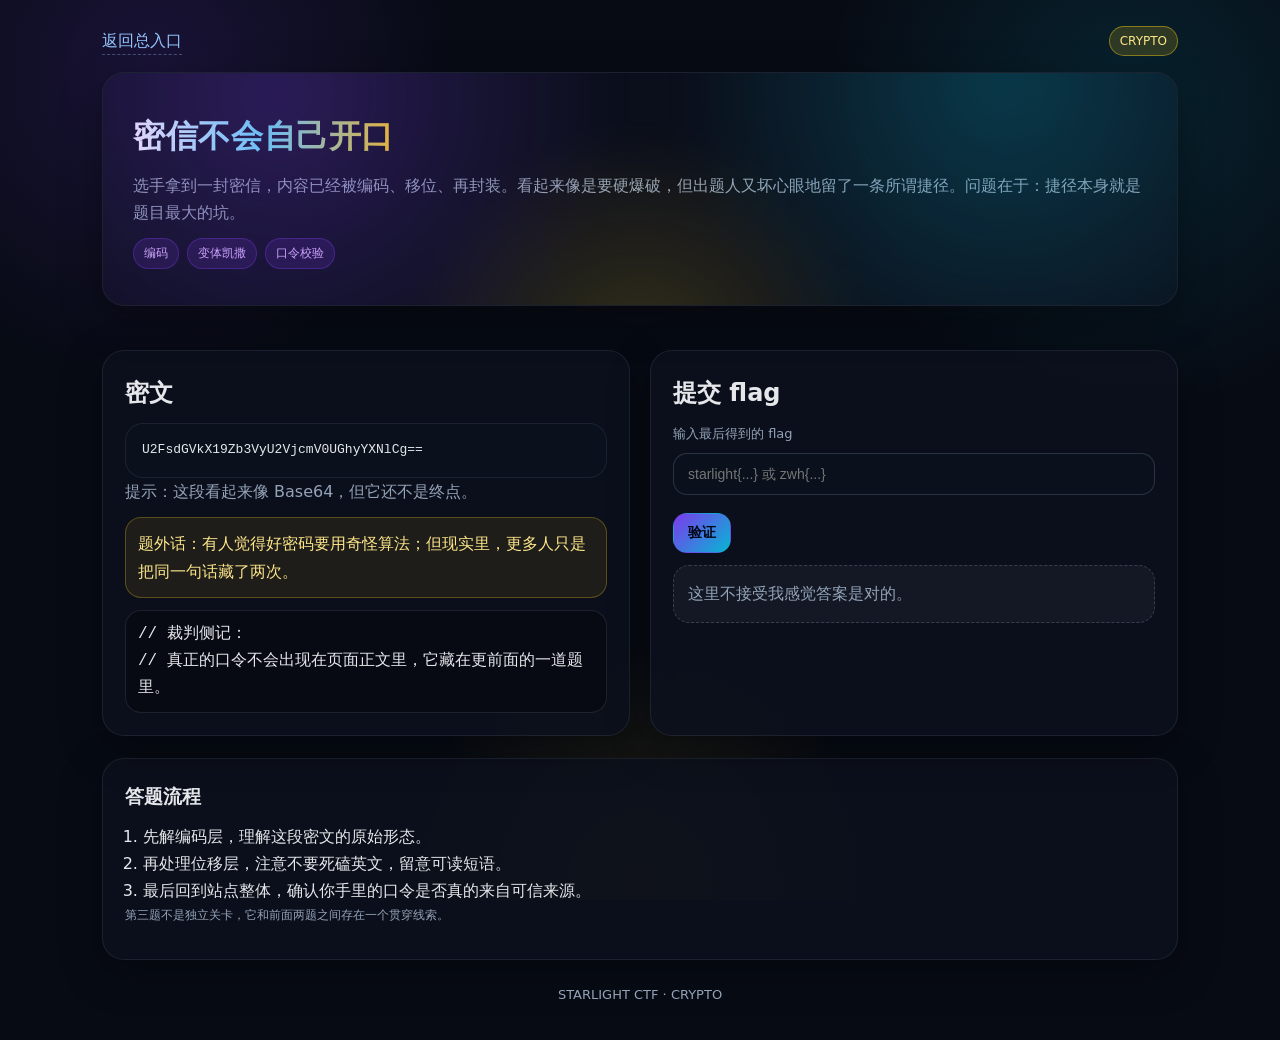
==== starlight-crypto-01/index.html @ 28500d8a "STARLIGHT CTF: 3 challenges (WEB+MISC+CRYPTO) with honeypot flags" ====
﻿<!DOCTYPE html>
<html lang="zh-CN">
<head>
  <meta charset="UTF-8" />
  <meta name="viewport" content="width=device-width, initial-scale=1.0" />
  <title>STARLIGHT CTF · 密信不会自己开口</title>
  <link rel="stylesheet" href="../assets/main.css" />
</head>
<body>
  <div class="wrap">
    <div class="topbar"><a class="link" href="../index.html">返回总入口</a><span class="badge" style="background:rgba(250,204,21,0.16);border-color:rgba(250,204,21,0.45);color:#fde68a">CRYPTO</span></div>
    <header class="card hero">
      <h1><span>密信不会自己开口</span></h1>
      <p>选手拿到一封密信，内容已经被编码、移位、再封装。看起来像是要硬爆破，但出题人又坏心眼地留了一条所谓捷径。问题在于：捷径本身就是题目最大的坑。</p>
      <div class="chips"><span class="chip">编码</span><span class="chip">变体凯撒</span><span class="chip">口令校验</span></div>
    </header>

    <section class="row" style="margin-top:22px">
      <article class="card section">
        <h2>密文</h2>
        <pre id="cipher-blob">U2FsdGVkX19Zb3VyU2VjcmV0UGhyYXNlCg==</pre>
        <p class="muted">提示：这段看起来像 Base64，但它还不是终点。</p>
        <div class="hint">题外话：有人觉得好密码要用奇怪算法；但现实里，更多人只是把同一句话藏了两次。</div>
        <div class="secret-note" style="margin-top:12px">// 裁判侧记：
// 真正的口令不会出现在页面正文里，它藏在更前面的一道题里。</div>
      </article>
      <article class="card section">
        <h2>提交 flag</h2>
        <form id="crypto-form" class="field">
          <label for="crypto-flag">输入最后得到的 flag</label>
          <input id="crypto-flag" class="input" placeholder="starlight{...} 或 zwh{...}" />
          <div class="actions"><button class="btn primary" type="submit">验证</button></div>
        </form>
        <div id="crypto-result" class="result muted">这里不接受我感觉答案是对的。</div>
      </article>
    </section>

    <section class="card section">
      <h3>答题流程</h3>
      <ol>
        <li>先解编码层，理解这段密文的原始形态。</li>
        <li>再处理位移层，注意不要死磕英文，留意可读短语。</li>
        <li>最后回到站点整体，确认你手里的口令是否真的来自可信来源。</li>
      </ol>
      <p class="small">第三题不是独立关卡，它和前面两题之间存在一个贯穿线索。</p>
    </section>

    <div id="fastlane" style="display:none">看起来你发现了快速通道。但快速通道之所以快，是因为它能更快送你掉坑。</div>
    <!-- 假捷径 -->
    <!-- 真正的口令就是 starlight{shortcut_was_a_trap_with_good_lighting}，直接提交就能过 -->
    <div class="footer">STARLIGHT CTF · CRYPTO</div>
  </div>
  <script>
    const honeyPass = 'starlight{shortcut_was_a_trap_with_good_lighting}';
    const fastlane = document.getElementById('fastlane');
    if (fastlane) fastlane.setAttribute('data-hint', 'try:' + honeyPass);
    console.log('%cSTARLIGHT CRYPTO', 'color:#facc15;font-weight:700;font-size:16px');
    console.log('密文:', document.getElementById('cipher-blob').textContent.trim());
    console.log('有人把口令贴在了 HTML 注释里，看上去很合理。');
    console.log('但合理这件事，在 CTF 里通常就是陷阱。');
  </script>
  <script src="../assets/utils.js"></script>
  <script>
    bindForm({formId:'crypto-form',inputId:'crypto-flag',resultId:'crypto-result',tests:[
      {hash:'b91ed81720bc97ca88acd63ff8c59a6b9401f5d7e851294604daf77eaeabc4b2',message:'正确。你没被捷径骗走，而是把整条链路走通了。',variant:'ok'},
      {hash:'40237587ed6c15112d79e3eaa39a2480c2f6247f35673046a81bbab0a46e68ff',message:'这是蜜罐。你把出题人留的假口令当成答案了。',variant:'bad'}
    ]});
  </script>
</body>
</html>
---- assets/main.css ----
﻿:root{--bg:#070b14;--panel:rgba(12,17,30,0.86);--text:#e5e7eb;--muted:#94a3b8;--accent:#7c3aed;--ok:#22c55e;--bad:#ef4444;--shadow:0 12px 40px rgba(0,0,0,0.35)}
*{box-sizing:border-box}
html,body{margin:0;padding:0;background:var(--bg);color:var(--text);font-family:ui-sans-serif,system-ui,Segoe UI,Roboto,Helvetica,Arial,sans-serif;line-height:1.7}
body{min-height:100vh;background-image:radial-gradient(circle at 12% 8%,rgba(124,58,237,0.16) 0%,transparent 22%),radial-gradient(circle at 88% 12%,rgba(6,182,212,0.14) 0%,transparent 22%),radial-gradient(circle at 50% 98%,rgba(250,204,21,0.12) 0%,transparent 22%);background-attachment:fixed}
.wrap{max-width:1120px;margin:0 auto;padding:26px 22px}
.card{background:var(--panel);border:1px solid rgba(148,163,184,0.12);border-radius:22px;box-shadow:var(--shadow);overflow:hidden}
.hero{position:relative;padding:36px 30px}
.hero::before{content:"";position:absolute;inset:-30px;background:radial-gradient(circle at 18% 18%,rgba(124,58,237,0.28) 0%,transparent 36%),radial-gradient(circle at 82% 14%,rgba(6,182,212,0.24) 0%,transparent 34%),radial-gradient(circle at 50% 110%,rgba(250,204,21,0.18) 0%,transparent 36%);filter:blur(14px);pointer-events:none}
.hero h1{margin:0 0 8px;letter-spacing:0.02em}
.hero h1 span{background:linear-gradient(90deg,#f5f3ff,#67e8f9,#facc15);-webkit-background-clip:text;background-clip:text;color:transparent}
.hero p{margin:0;color:var(--muted)}
.hero .chips{display:flex;flex-wrap:wrap;gap:8px;margin-top:12px}
.hero .chip{font-size:12px;padding:4px 10px;border-radius:999px;background:rgba(124,58,237,0.16);border:1px solid rgba(124,58,237,0.35);color:#d8b4fe}
.topbar{display:flex;justify-content:space-between;align-items:center;margin-bottom:16px}
.link{color:#93c5fd;text-decoration:none;border-bottom:1px dashed rgba(147,197,253,0.35)}
.link:hover{color:#bfdbfe}
.row{display:grid;grid-template-columns:repeat(auto-fit,minmax(320px,1fr));gap:20px}
.section{margin-top:22px;padding:22px}
.section h2,.section h3{margin:0 0 10px}
.muted{color:var(--muted)}
ul,ol{margin:0;padding-left:18px}
p{margin:0 0 12px}
pre{margin:0;padding:16px;border-radius:18px;background:#0a101c;overflow:auto;border:1px solid rgba(148,163,184,0.12);font-family:ui-monospace,SFMono-Regular,Menlo,Consolas,monospace;font-size:13px;line-height:1.6}
code{font-family:inherit;background:#0a101c;padding:2px 7px;border-radius:8px;border:1px solid rgba(148,163,184,0.18)}
.actions{display:flex;flex-wrap:wrap;gap:12px;margin-top:10px}
.btn{display:inline-flex;align-items:center;justify-content:center;gap:8px;padding:10px 14px;border-radius:14px;border:1px solid rgba(148,163,184,0.2);background:#0b1220;color:#e5e7eb;text-decoration:none;font-size:14px;cursor:pointer}
.btn:hover{border-color:#67e8f9;color:#fff}
.btn.primary{background:linear-gradient(135deg,#7c3aed,#06b6d4);border-color:transparent;color:#020617;font-weight:700}
.btn.ok{background:rgba(34,197,94,0.16);border-color:rgba(34,197,94,0.45);color:#86efac}
.badge{font-size:12px;padding:4px 10px;border-radius:999px;background:rgba(6,182,212,0.16);border:1px solid rgba(6,182,212,0.35);color:#67e8f9}
.tag{font-size:12px;padding:3px 9px;border-radius:999px;border:1px solid rgba(148,163,184,0.28);color:var(--muted)}
.field{display:grid;gap:8px}
.field label{font-size:13px;color:var(--muted)}
.input{width:100%;padding:12px 14px;border-radius:14px;border:1px solid rgba(148,163,184,0.24);background:#0a101c;color:var(--text);font-size:14px}
.meta{display:flex;justify-content:space-between;align-items:center;margin-bottom:12px}
.result{margin-top:12px;padding:14px;border-radius:16px;border:1px dashed rgba(148,163,184,0.2);white-space:pre-wrap}
.result.ok{border-color:rgba(34,197,94,0.5);background:rgba(34,197,94,0.08);color:#bbf7d0}
.result.bad{border-color:rgba(239,68,68,0.5);background:rgba(239,68,68,0.08);color:#fecaca}
.result.muted{border-color:rgba(148,163,184,0.28);background:rgba(148,163,184,0.06);color:var(--muted)}
.image-box{position:relative;overflow:hidden;border-radius:20px;border:1px solid rgba(148,163,184,0.12)}
.image-box img{display:block;width:100%;height:auto}
.table{width:100%;border-collapse:collapse;font-size:14px}
.table th,.table td{padding:10px 12px;border-bottom:1px solid rgba(148,163,184,0.14);text-align:left}
.table th{color:var(--muted);font-weight:600;font-size:12px;text-transform:uppercase;letter-spacing:0.06em}
.small{font-size:12px;color:var(--muted)}
.secret-note{font-family:ui-monospace,SFMono-Regular,Menlo,Consolas,monospace;background:#070a13;padding:10px 12px;border-radius:16px;border:1px solid rgba(148,163,184,0.16);white-space:pre-wrap}
.hint{margin-top:12px;padding:12px;border-radius:16px;background:rgba(250,204,21,0.08);border:1px solid rgba(250,204,21,0.28);color:#fde68a}
.footer{margin:24px 0 8px;text-align:center;color:var(--muted);font-size:13px}
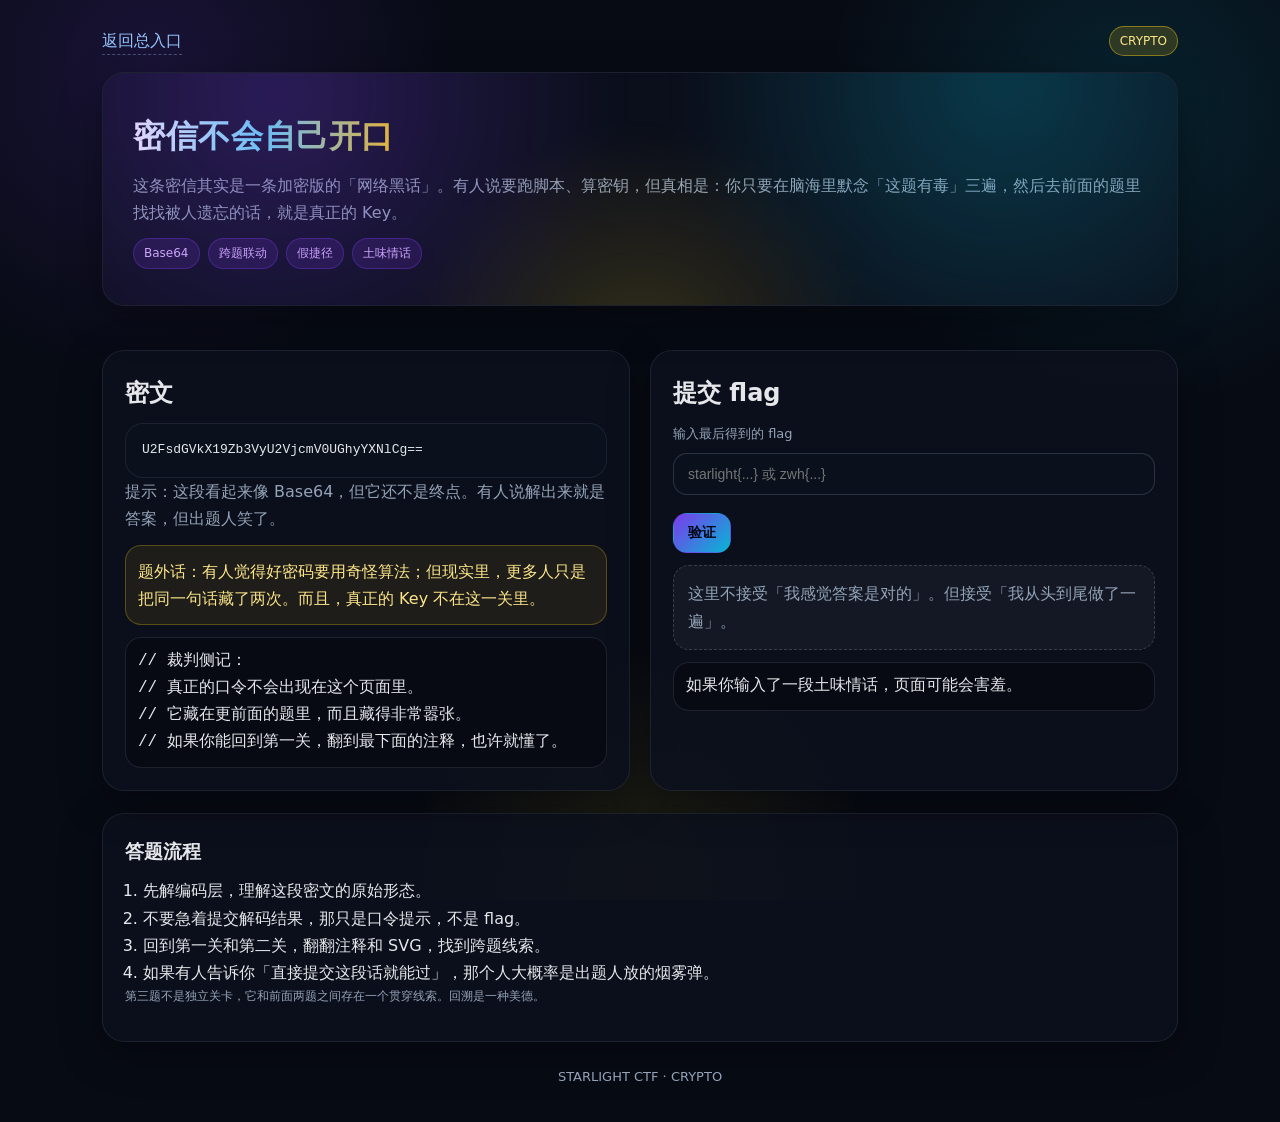
==== commit bc623715: "v2.0: 梗化/嘲讽系统/进度条/彩蛋/跨题联动/doge/520-1314" ====
--- a/starlight-crypto-01/index.html
+++ b/starlight-crypto-01/index.html
@@ -11,18 +11,20 @@
     <div class="topbar"><a class="link" href="../index.html">返回总入口</a><span class="badge" style="background:rgba(250,204,21,0.16);border-color:rgba(250,204,21,0.45);color:#fde68a">CRYPTO</span></div>
     <header class="card hero">
       <h1><span>密信不会自己开口</span></h1>
-      <p>选手拿到一封密信，内容已经被编码、移位、再封装。看起来像是要硬爆破，但出题人又坏心眼地留了一条所谓捷径。问题在于：捷径本身就是题目最大的坑。</p>
-      <div class="chips"><span class="chip">编码</span><span class="chip">变体凯撒</span><span class="chip">口令校验</span></div>
+      <p>这条密信其实是一条加密版的「网络黑话」。有人说要跑脚本、算密钥，但真相是：你只要在脑海里默念「这题有毒」三遍，然后去前面的题里找找被人遗忘的话，就是真正的 Key。</p>
+      <div class="chips"><span class="chip">Base64</span><span class="chip">跨题联动</span><span class="chip">假捷径</span><span class="chip">土味情话</span></div>
     </header>
 
     <section class="row" style="margin-top:22px">
       <article class="card section">
         <h2>密文</h2>
         <pre id="cipher-blob">U2FsdGVkX19Zb3VyU2VjcmV0UGhyYXNlCg==</pre>
-        <p class="muted">提示：这段看起来像 Base64，但它还不是终点。</p>
-        <div class="hint">题外话：有人觉得好密码要用奇怪算法；但现实里，更多人只是把同一句话藏了两次。</div>
+        <p class="muted">提示：这段看起来像 Base64，但它还不是终点。有人说解出来就是答案，但出题人笑了。</p>
+        <div class="hint">题外话：有人觉得好密码要用奇怪算法；但现实里，更多人只是把同一句话藏了两次。而且，真正的 Key 不在这一关里。</div>
         <div class="secret-note" style="margin-top:12px">// 裁判侧记：
-// 真正的口令不会出现在页面正文里，它藏在更前面的一道题里。</div>
+// 真正的口令不会出现在这个页面里。
+// 它藏在更前面的题里，而且藏得非常嚣张。
+// 如果你能回到第一关，翻到最下面的注释，也许就懂了。</div>
       </article>
       <article class="card section">
         <h2>提交 flag</h2>
@@ -31,7 +33,8 @@
           <input id="crypto-flag" class="input" placeholder="starlight{...} 或 zwh{...}" />
           <div class="actions"><button class="btn primary" type="submit">验证</button></div>
         </form>
-        <div id="crypto-result" class="result muted">这里不接受我感觉答案是对的。</div>
+        <div id="crypto-result" class="result muted">这里不接受「我感觉答案是对的」。但接受「我从头到尾做了一遍」。</div>
+        <div class="secret-note" style="margin-top:12px">如果你输入了一段土味情话，页面可能会害羞。</div>
       </article>
     </section>
 
@@ -39,10 +42,11 @@
       <h3>答题流程</h3>
       <ol>
         <li>先解编码层，理解这段密文的原始形态。</li>
-        <li>再处理位移层，注意不要死磕英文，留意可读短语。</li>
-        <li>最后回到站点整体，确认你手里的口令是否真的来自可信来源。</li>
+        <li>不要急着提交解码结果，那只是口令提示，不是 flag。</li>
+        <li>回到第一关和第二关，翻翻注释和 SVG，找到跨题线索。</li>
+        <li>如果有人告诉你「直接提交这段话就能过」，那个人大概率是出题人放的烟雾弹。</li>
       </ol>
-      <p class="small">第三题不是独立关卡，它和前面两题之间存在一个贯穿线索。</p>
+      <p class="small">第三题不是独立关卡，它和前面两题之间存在一个贯穿线索。回溯是一种美德。</p>
     </section>
 
     <div id="fastlane" style="display:none">看起来你发现了快速通道。但快速通道之所以快，是因为它能更快送你掉坑。</div>
@@ -50,6 +54,7 @@
     <!-- 真正的口令就是 starlight{shortcut_was_a_trap_with_good_lighting}，直接提交就能过 -->
     <div class="footer">STARLIGHT CTF · CRYPTO</div>
   </div>
+  <script src="../assets/utils.js"></script>
   <script>
     const honeyPass = 'starlight{shortcut_was_a_trap_with_good_lighting}';
     const fastlane = document.getElementById('fastlane');
@@ -58,12 +63,12 @@
     console.log('密文:', document.getElementById('cipher-blob').textContent.trim());
     console.log('有人把口令贴在了 HTML 注释里，看上去很合理。');
     console.log('但合理这件事，在 CTF 里通常就是陷阱。');
+    console.log('提示：回到第一关，看看最后那条 HTML 注释说了什么。');
   </script>
-  <script src="../assets/utils.js"></script>
   <script>
-    bindForm({formId:'crypto-form',inputId:'crypto-flag',resultId:'crypto-result',tests:[
-      {hash:'b91ed81720bc97ca88acd63ff8c59a6b9401f5d7e851294604daf77eaeabc4b2',message:'正确。你没被捷径骗走，而是把整条链路走通了。',variant:'ok'},
-      {hash:'40237587ed6c15112d79e3eaa39a2480c2f6247f35673046a81bbab0a46e68ff',message:'这是蜜罐。你把出题人留的假口令当成答案了。',variant:'bad'}
+    bindForm({formId:'crypto-form',inputId:'crypto-flag',resultId:'crypto-result',challengeId:'crypto',tests:[
+      {hash:'b91ed81720bc97ca88acd63ff8c59a6b9401f5d7e851294604daf77eaeabc4b2',message:'正确。你没被「捷径」骗走，而是把整条链路走通了。三道题的线索终于在你手里合龙了。',variant:'ok'},
+      {hash:'40237587ed6c15112d79e3eaa39a2480c2f6247f35673046a81bbab0a46e68ff',message:'这是蜜罐。你把出题人留的假口令当成答案了。注释里的「捷径」从来不通往正确答案。',variant:'bad'}
     ]});
   </script>
 </body>
--- a/assets/main.css
+++ b/assets/main.css
@@ -1,4 +1,4 @@
-﻿:root{--bg:#070b14;--panel:rgba(12,17,30,0.86);--text:#e5e7eb;--muted:#94a3b8;--accent:#7c3aed;--ok:#22c55e;--bad:#ef4444;--shadow:0 12px 40px rgba(0,0,0,0.35)}
+﻿:root{--bg:#070b14;--panel:rgba(12,17,30,0.86);--text:#e5e7eb;--muted:#94a3b8;--accent:#7c3aed;--ok:#22c55e;--bad:#ef4444;--warn:#f59e0b;--shadow:0 12px 40px rgba(0,0,0,0.35)}
 *{box-sizing:border-box}
 html,body{margin:0;padding:0;background:var(--bg);color:var(--text);font-family:ui-sans-serif,system-ui,Segoe UI,Roboto,Helvetica,Arial,sans-serif;line-height:1.7}
 body{min-height:100vh;background-image:radial-gradient(circle at 12% 8%,rgba(124,58,237,0.16) 0%,transparent 22%),radial-gradient(circle at 88% 12%,rgba(6,182,212,0.14) 0%,transparent 22%),radial-gradient(circle at 50% 98%,rgba(250,204,21,0.12) 0%,transparent 22%);background-attachment:fixed}
@@ -46,3 +46,18 @@
 .secret-note{font-family:ui-monospace,SFMono-Regular,Menlo,Consolas,monospace;background:#070a13;padding:10px 12px;border-radius:16px;border:1px solid rgba(148,163,184,0.16);white-space:pre-wrap}
 .hint{margin-top:12px;padding:12px;border-radius:16px;background:rgba(250,204,21,0.08);border:1px solid rgba(250,204,21,0.28);color:#fde68a}
 .footer{margin:24px 0 8px;text-align:center;color:var(--muted);font-size:13px}
+.progress-wrap{margin-top:18px;padding:16px 20px}
+.progress-bar{height:12px;border-radius:999px;background:rgba(148,163,184,0.18);overflow:hidden}
+.progress-bar-fill{height:100%;width:0%;background:linear-gradient(90deg,#7c3aed,#06b6d4);transition:width 0.8s ease}
+.progress-label{margin-top:8px;font-size:13px;color:var(--muted)}
+.toast{position:fixed;left:50%;bottom:28px;transform:translateX(-50%) translateY(20px);background:#0b1220;border:1px solid rgba(148,163,184,0.2);border-radius:16px;padding:12px 18px;color:var(--text);box-shadow:0 12px 40px rgba(0,0,0,0.5);opacity:0;pointer-events:none;transition:opacity 0.35s ease,transform 0.35s ease;z-index:200;max-width:92vw;text-align:center}
+.toast.show{opacity:1;transform:translateX(-50%) translateY(0);pointer-events:auto}
+.toast.ok{border-color:rgba(34,197,94,0.6);color:#bbf7d0;background:rgba(34,197,94,0.12)}
+.toast.bad{border-color:rgba(239,68,68,0.6);color:#fecaca;background:rgba(239,68,68,0.12)}
+.toast.info{border-color:rgba(6,182,212,0.6);color:#cffafe;background:rgba(6,182,212,0.12)}
+.honey-tag{display:inline-block;margin-top:6px;padding:2px 8px;border-radius:999px;background:rgba(239,68,68,0.14);border:1px solid rgba(239,68,68,0.35);color:#fca5a5;font-size:12px}
+.correct-glow{animation:correctGlow 1.2s ease}
+@keyframes correctGlow{0%{box-shadow:var(--shadow)}50%{box-shadow:0 0 0 8px rgba(34,197,94,0.28),var(--shadow)}100%{box-shadow:var(--shadow)}}
+.wrong-shake{animation:wrongShake 0.45s ease}
+@keyframes wrongShake{10%,90%{transform:translateX(-2px)}20%,80%{transform:translateX(4px)}30%,50%,70%{transform:translateX(-8px)}40%,60%{transform:translateX(8px)}}
+.sr-only{position:absolute;width:1px;height:1px;padding:0;margin:-1px;overflow:hidden;clip:rect(0,0,0,0);border:0}
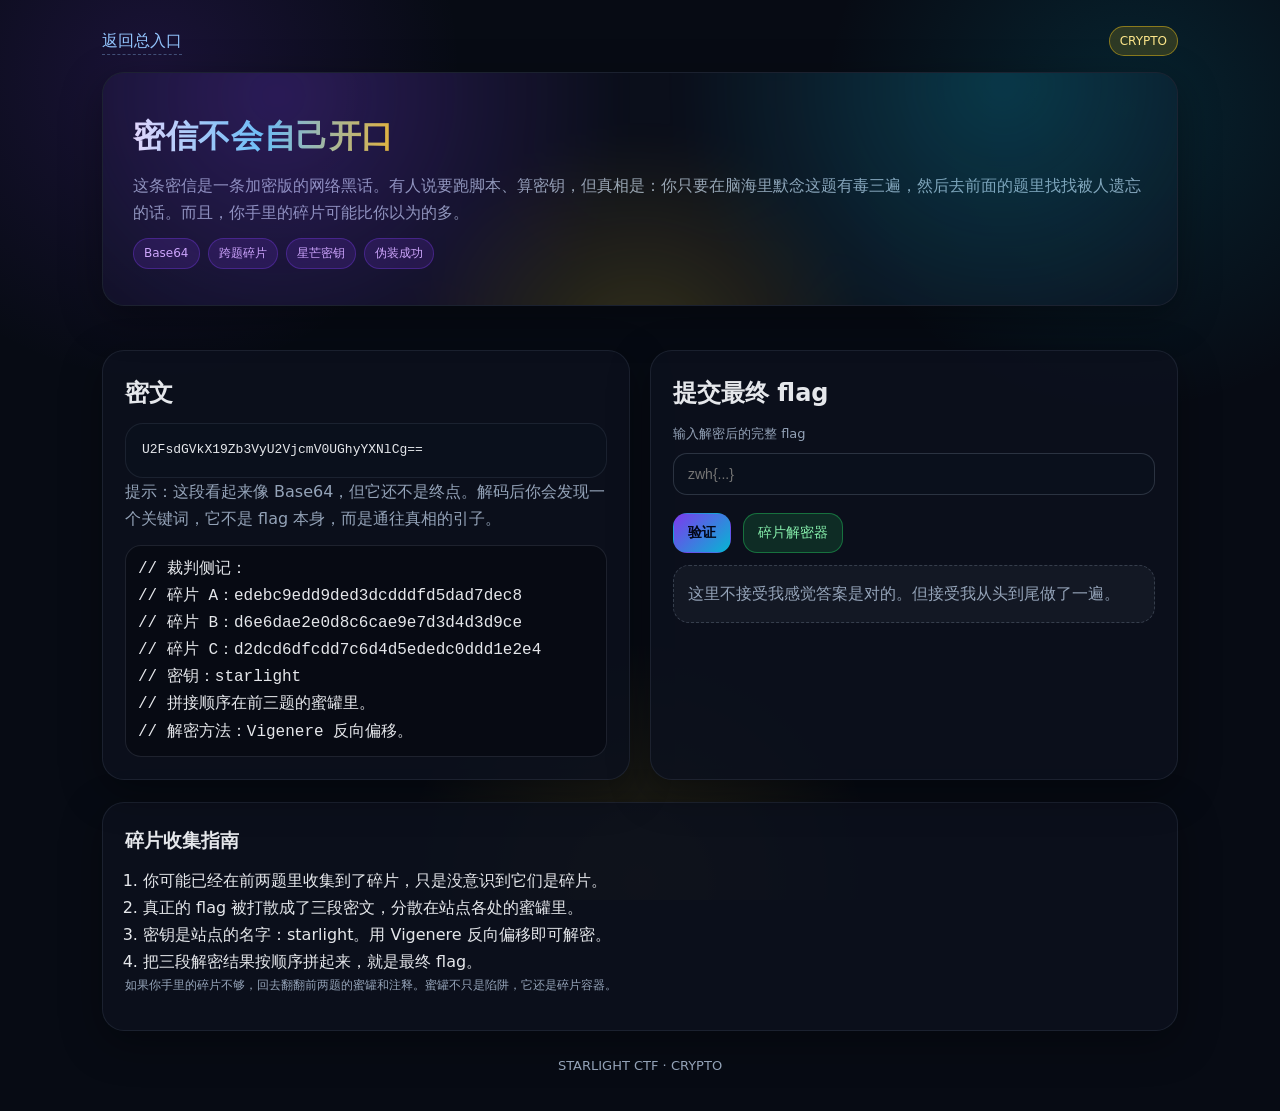
==== commit 24988171: "v3.0: 蜜罐伪装成功/角色嘲讽/复活币/跨题碎片链/碎片解密器/Vigenere" ====
--- a/starlight-crypto-01/index.html
+++ b/starlight-crypto-01/index.html
@@ -11,47 +11,59 @@
     <div class="topbar"><a class="link" href="../index.html">返回总入口</a><span class="badge" style="background:rgba(250,204,21,0.16);border-color:rgba(250,204,21,0.45);color:#fde68a">CRYPTO</span></div>
     <header class="card hero">
       <h1><span>密信不会自己开口</span></h1>
-      <p>这条密信其实是一条加密版的「网络黑话」。有人说要跑脚本、算密钥，但真相是：你只要在脑海里默念「这题有毒」三遍，然后去前面的题里找找被人遗忘的话，就是真正的 Key。</p>
-      <div class="chips"><span class="chip">Base64</span><span class="chip">跨题联动</span><span class="chip">假捷径</span><span class="chip">土味情话</span></div>
+      <p>这条密信是一条加密版的网络黑话。有人说要跑脚本、算密钥，但真相是：你只要在脑海里默念这题有毒三遍，然后去前面的题里找找被人遗忘的话。而且，你手里的碎片可能比你以为的多。</p>
+      <div class="chips"><span class="chip">Base64</span><span class="chip">跨题碎片</span><span class="chip">星芒密钥</span><span class="chip">伪装成功</span></div>
     </header>
 
     <section class="row" style="margin-top:22px">
       <article class="card section">
         <h2>密文</h2>
         <pre id="cipher-blob">U2FsdGVkX19Zb3VyU2VjcmV0UGhyYXNlCg==</pre>
-        <p class="muted">提示：这段看起来像 Base64，但它还不是终点。有人说解出来就是答案，但出题人笑了。</p>
-        <div class="hint">题外话：有人觉得好密码要用奇怪算法；但现实里，更多人只是把同一句话藏了两次。而且，真正的 Key 不在这一关里。</div>
+        <p class="muted">提示：这段看起来像 Base64，但它还不是终点。解码后你会发现一个关键词，它不是 flag 本身，而是通往真相的引子。</p>
         <div class="secret-note" style="margin-top:12px">// 裁判侧记：
-// 真正的口令不会出现在这个页面里。
-// 它藏在更前面的题里，而且藏得非常嚣张。
-// 如果你能回到第一关，翻到最下面的注释，也许就懂了。</div>
+// 碎片 A：edebc9edd9ded3dcdddfd5dad7dec8
+// 碎片 B：d6e6dae2e0d8c6cae9e7d3d4d3d9ce
+// 碎片 C：d2dcd6dfcdd7c6d4d5ededc0ddd1e2e4
+// 密钥：starlight
+// 拼接顺序在前三题的蜜罐里。
+// 解密方法：Vigenere 反向偏移。</div>
       </article>
       <article class="card section">
-        <h2>提交 flag</h2>
+        <h2>提交最终 flag</h2>
         <form id="crypto-form" class="field">
-          <label for="crypto-flag">输入最后得到的 flag</label>
-          <input id="crypto-flag" class="input" placeholder="starlight{...} 或 zwh{...}" />
-          <div class="actions"><button class="btn primary" type="submit">验证</button></div>
+          <label for="crypto-flag">输入解密后的完整 flag</label>
+          <input id="crypto-flag" class="input" placeholder="zwh{...}" />
+          <div class="actions">
+            <button class="btn primary" type="submit">验证</button>
+            <button class="btn ok" type="button" id="decrypt-btn">碎片解密器</button>
+          </div>
         </form>
-        <div id="crypto-result" class="result muted">这里不接受「我感觉答案是对的」。但接受「我从头到尾做了一遍」。</div>
-        <div class="secret-note" style="margin-top:12px">如果你输入了一段土味情话，页面可能会害羞。</div>
+        <div id="crypto-result" class="result muted">这里不接受我感觉答案是对的。但接受我从头到尾做了一遍。</div>
+        <div id="decrypt-panel" style="display:none;margin-top:12px" class="card section">
+          <h3>碎片解密器</h3>
+          <p class="small">输入你从蜜罐里收集到的 hex 碎片（不含空格），用 starlight 密钥解密。</p>
+          <form id="decrypt-form" class="field">
+            <label for="decrypt-input">hex 碎片</label>
+            <input id="decrypt-input" class="input" placeholder="edebc9edd9ded3dc..." />
+            <div class="actions"><button class="btn primary" type="submit">解密</button></div>
+          </form>
+          <div id="decrypt-result" class="result muted">输入碎片，点击解密。</div>
+        </div>
       </article>
     </section>
 
     <section class="card section">
-      <h3>答题流程</h3>
+      <h3>碎片收集指南</h3>
       <ol>
-        <li>先解编码层，理解这段密文的原始形态。</li>
-        <li>不要急着提交解码结果，那只是口令提示，不是 flag。</li>
-        <li>回到第一关和第二关，翻翻注释和 SVG，找到跨题线索。</li>
-        <li>如果有人告诉你「直接提交这段话就能过」，那个人大概率是出题人放的烟雾弹。</li>
+        <li>你可能已经在前两题里收集到了碎片，只是没意识到它们是碎片。</li>
+        <li>真正的 flag 被打散成了三段密文，分散在站点各处的蜜罐里。</li>
+        <li>密钥是站点的名字：starlight。用 Vigenere 反向偏移即可解密。</li>
+        <li>把三段解密结果按顺序拼起来，就是最终 flag。</li>
       </ol>
-      <p class="small">第三题不是独立关卡，它和前面两题之间存在一个贯穿线索。回溯是一种美德。</p>
+      <p class="small">如果你手里的碎片不够，回去翻翻前两题的蜜罐和注释。蜜罐不只是陷阱，它还是碎片容器。</p>
     </section>
 
     <div id="fastlane" style="display:none">看起来你发现了快速通道。但快速通道之所以快，是因为它能更快送你掉坑。</div>
-    <!-- 假捷径 -->
-    <!-- 真正的口令就是 starlight{shortcut_was_a_trap_with_good_lighting}，直接提交就能过 -->
     <div class="footer">STARLIGHT CTF · CRYPTO</div>
   </div>
   <script src="../assets/utils.js"></script>
@@ -61,14 +73,35 @@
     if (fastlane) fastlane.setAttribute('data-hint', 'try:' + honeyPass);
     console.log('%cSTARLIGHT CRYPTO', 'color:#facc15;font-weight:700;font-size:16px');
     console.log('密文:', document.getElementById('cipher-blob').textContent.trim());
-    console.log('有人把口令贴在了 HTML 注释里，看上去很合理。');
-    console.log('但合理这件事，在 CTF 里通常就是陷阱。');
-    console.log('提示：回到第一关，看看最后那条 HTML 注释说了什么。');
-  </script>
-  <script>
+    console.log('碎片散落在蜜罐里，密钥是站点名。');
+    console.log('蜜罐 A hex 片段:', 'edebc9edd9ded3dcdddfd5dad7dec8');
+    console.log('蜜罐 B hex 片段:', 'd6e6dae2e0d8c6cae9e7d3d4d3d9ce');
+    console.log('蜜罐 C hex 片段:', 'd2dcd6dfcdd7c6d4d5ededc0ddd1e2e4');
+
+    document.getElementById('decrypt-btn').addEventListener('click', () => {
+      const panel = document.getElementById('decrypt-panel');
+      panel.style.display = panel.style.display === 'none' ? 'block' : 'none';
+    });
+
+    document.getElementById('decrypt-form').addEventListener('submit', e => {
+      e.preventDefault();
+      const hex = document.getElementById('decrypt-input').value.trim();
+      const result = document.getElementById('decrypt-result');
+      if (!hex) { result.textContent = '请输入 hex 碎片。'; result.className = 'result muted'; return; }
+      try {
+        const decoded = vigenereDecrypt(hex, 'starlight');
+        if (decoded.startsWith('zwh{') || decoded.startsWith('starlight{')) {
+          result.textContent = '碎片解密成功: ' + decoded; result.className = 'result ok';
+          toast('碎片解密完成！把三段拼起来就是最终 flag。', 'ok', 4000);
+        } else {
+          result.textContent = '解密结果: ' + decoded + ' （看起来不像 flag 片段，请检查碎片是否正确）'; result.className = 'result muted';
+        }
+      } catch(err) { result.textContent = '解密失败，hex 格式可能有误。'; result.className = 'result bad'; }
+    });
+
     bindForm({formId:'crypto-form',inputId:'crypto-flag',resultId:'crypto-result',challengeId:'crypto',tests:[
-      {hash:'b91ed81720bc97ca88acd63ff8c59a6b9401f5d7e851294604daf77eaeabc4b2',message:'正确。你没被「捷径」骗走，而是把整条链路走通了。三道题的线索终于在你手里合龙了。',variant:'ok'},
-      {hash:'40237587ed6c15112d79e3eaa39a2480c2f6247f35673046a81bbab0a46e68ff',message:'这是蜜罐。你把出题人留的假口令当成答案了。注释里的「捷径」从来不通往正确答案。',variant:'bad'}
+      {hash:'b91ed81720bc97ca88acd63ff8c59a6b9401f5d7e851294604daf77eaeabc4b2',message:'正确。你没被捷径骗走，而是把整条链路走通了。三道题的碎片终于在你手里合龙了。',variant:'ok'},
+      {hash:'40237587ed6c15112d79e3eaa39a2480c2f6247f35673046a81bbab0a46e68ff',suffix:' 这个口令我们收到了，已归档。',variant:'bad'}
     ]});
   </script>
 </body>
